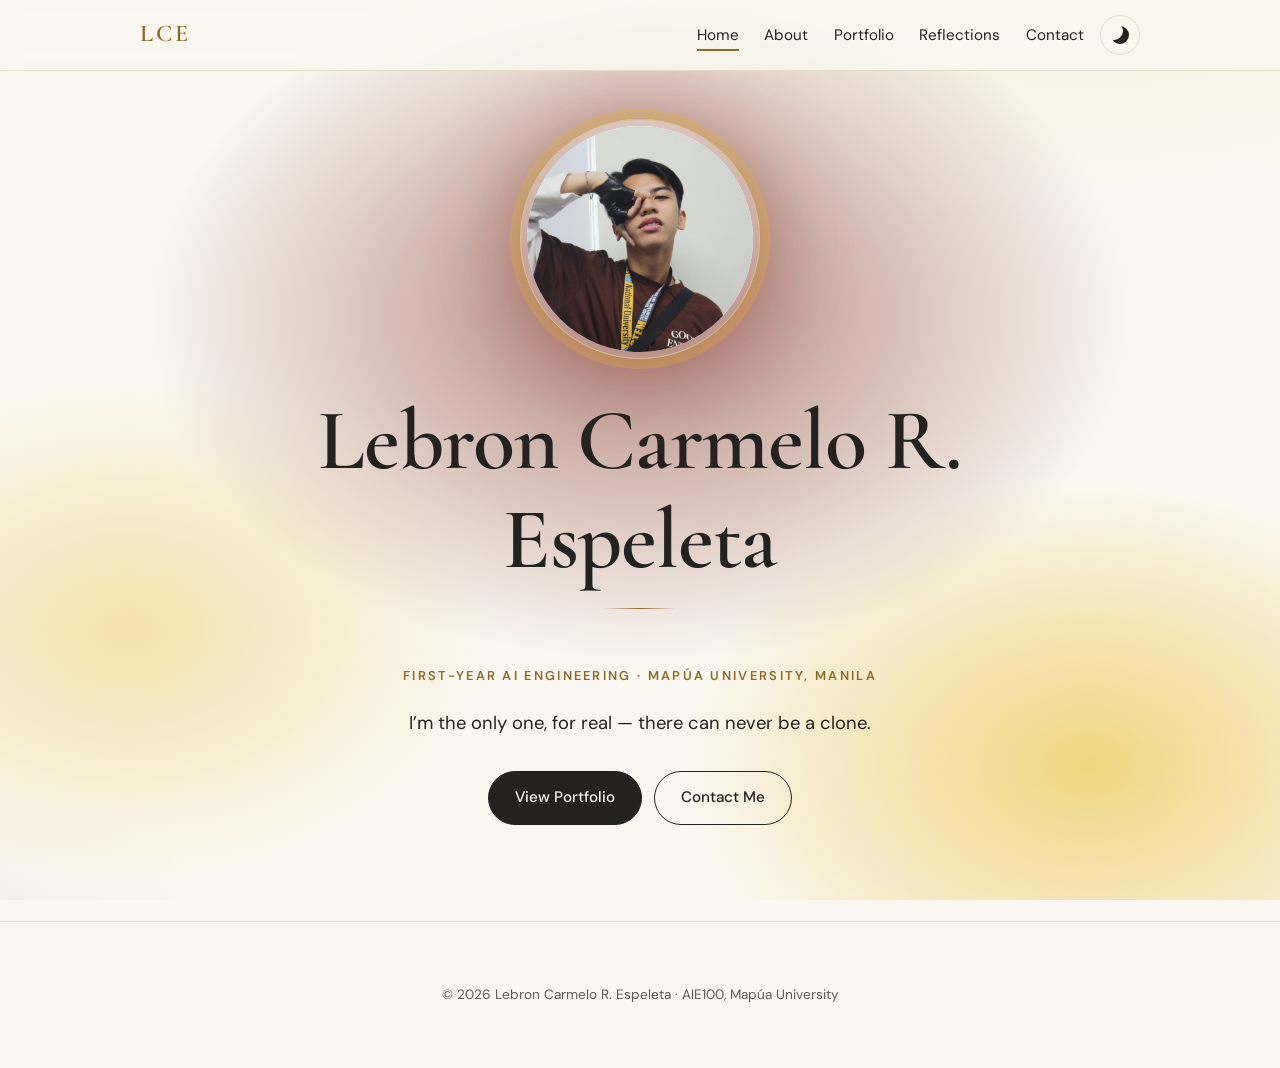
==== index.html @ 62e37320 "Add files via upload" ====
<!DOCTYPE html>
<html lang="en">
<head>
<meta charset="utf-8">
<meta name="viewport" content="width=device-width, initial-scale=1">
<title>Lebron Carmelo R. Espeleta — AI Engineering Portfolio</title>
<meta name="description" content="Portfolio of Lebron Carmelo R. Espeleta, first-year AI Engineering student at Mapúa University, Manila.">
<link rel="icon" href="assets/images/favicon.svg" type="image/svg+xml">
<script>(function(){try{var t=localStorage.getItem("theme");if(!t)t=matchMedia("(prefers-color-scheme: dark)").matches?"dark":"light";document.documentElement.setAttribute("data-theme",t);}catch(e){}})();</script>
<link rel="preconnect" href="https://fonts.googleapis.com">
<link rel="preconnect" href="https://fonts.gstatic.com" crossorigin>
<link href="https://fonts.googleapis.com/css2?family=Cormorant+Garamond:ital,wght@0,500;0,600;1,500&family=DM+Sans:wght@400;500;600&display=swap" rel="stylesheet">
<link rel="stylesheet" href="css/styles.css">
</head>
<body>
<div class="bleed" aria-hidden="true"></div>
<a class="skip" href="#main">Skip to content</a>
<header class="nav">
  <div class="nav-inner">
    <a class="brand" href="index.html" aria-label="Home">LCE</a>
    <button class="menu-btn" aria-expanded="false" aria-controls="nav-links" aria-label="Open menu"><span></span><span></span></button>
    <nav aria-label="Main"><ul id="nav-links" class="nav-links"><li><a href="index.html" aria-current="page">Home</a></li><li><a href="about.html">About</a></li><li><a href="portfolio.html">Portfolio</a></li><li><a href="reflections.html">Reflections</a></li><li><a href="contact.html">Contact</a></li></ul></nav>
    <button class="theme-btn" aria-label="Toggle dark mode"><span class="theme-icon" aria-hidden="true"></span></button>
  </div>
</header>
<main id="main">
<section class="hero">
  <div class="photo-wrap reveal">
    <img class="photo" data-bleed="#7a2a22,#e8b923" src="assets/images/profile.jpg" alt="Portrait of Lebron Carmelo R. Espeleta" width="320" height="320" onerror="this.remove()">
    <span class="monogram" aria-hidden="true">LCE</span>
  </div>
  <h1 class="reveal">Lebron Carmelo R. Espeleta</h1>
  <p class="eyebrow reveal">First-year AI Engineering &middot; Mapúa University, Manila</p>
  <p class="tagline reveal">I’m the only one, for real — there can never be a clone.</p>
  <div class="actions reveal">
    <a class="btn btn-primary" href="portfolio.html">View Portfolio</a>
    <a class="btn btn-ghost" href="contact.html">Contact Me</a>
  </div>
</section>
</main>
<footer class="footer"><p>&copy; 2026 Lebron Carmelo R. Espeleta &middot; AIE100, Mapúa University</p></footer>
<script src="js/main.js" defer></script>
</body>
</html>
---- css/styles.css ----
/* ===== Colours (light) ===== */
:root {
  --bg: #faf7f0;          /* ivory */
  --surface: #ffffff;
  --text: #24221f;        /* charcoal */
  --muted: #5e5a52;
  --line: #e4ddcd;
  --gold: #8a6a2b;        /* champagne gold, darkened for AA text contrast */
  --gold-soft: #d8c08a;
  --crimson: #8c1c2b;
  --serif: "Cormorant Garamond", "Playfair Display", Georgia, "Times New Roman", serif;
  --sans: "DM Sans", "Inter", system-ui, -apple-system, "Segoe UI", Roboto, sans-serif;
  --spring: cubic-bezier(0.34, 1.56, 0.64, 1);
  color-scheme: light;
}
/* ===== Colours (dark) ===== */
[data-theme="dark"] {
  --bg: #121110;
  --surface: #1c1a18;
  --text: #f4efe4;
  --muted: #b4ac9c;
  --line: #2f2b26;
  --gold: #d8bc7e;
  --gold-soft: #6b5a35;
  --crimson: #e0596b;
  color-scheme: dark;
}

*, *::before, *::after { box-sizing: border-box; }
html { scroll-behavior: smooth; }
body { margin: 0; background: var(--bg); color: var(--text); font: 400 1.0625rem/1.7 var(--sans); transition: background .3s, color .3s; }
img { max-width: 100%; display: block; }
h1, h2, h3 { font-family: var(--serif); font-weight: 600; line-height: 1.15; margin: 0 0 .5em; }
h1 { font-size: clamp(2.4rem, 7vw, 4.5rem); }
h2 { font-size: clamp(1.8rem, 4vw, 2.4rem); }
h3 { font-size: 1.35rem; }
a { color: inherit; }
:focus-visible { outline: 2px solid var(--gold); outline-offset: 3px; border-radius: 4px; }
.skip { position: absolute; left: -999px; top: 0; background: var(--text); color: var(--bg); padding: .5rem 1rem; z-index: 100; }
.skip:focus { left: 1rem; top: 1rem; }

/* ===== Placeholder (dashed outline so you can spot it) ===== */
.placeholder { outline: 1.5px dashed var(--crimson); outline-offset: 4px; border-radius: 4px; color: var(--muted); font-style: italic; padding: .1rem .3rem; }

/* ===== Nav ===== */
.nav { position: sticky; top: 0; z-index: 50; background: color-mix(in srgb, var(--bg) 88%, transparent); backdrop-filter: blur(10px); border-bottom: 1px solid var(--line); }
.nav-inner { max-width: 1040px; margin: 0 auto; padding: .9rem 1.25rem; display: flex; align-items: center; gap: 1rem; }
.brand { font-family: var(--serif); font-size: 1.5rem; font-weight: 600; letter-spacing: .12em; text-decoration: none; color: var(--gold); margin-right: auto; }
.nav-links { list-style: none; margin: 0; padding: 0; display: flex; gap: 1.6rem; }
.nav-links a { position: relative; text-decoration: none; font-size: .95rem; padding: .2rem 0; }
.nav-links a::after { content: ""; position: absolute; left: 0; bottom: -2px; height: 1.5px; width: 100%; background: var(--gold); transform: scaleX(0); transform-origin: left; transition: transform .45s var(--spring); }
.nav-links a:hover::after, .nav-links a[aria-current="page"]::after { transform: scaleX(1); }

.theme-btn, .menu-btn { background: none; border: 1px solid var(--line); color: var(--text); width: 40px; height: 40px; border-radius: 50%; cursor: pointer; display: grid; place-items: center; }
@media (min-width: 721px) { .menu-btn { display: none; } }
.theme-icon { width: 18px; height: 18px; border-radius: 50%; box-shadow: inset -6px -4px 0 0 var(--text); transition: transform .6s var(--spring); }
[data-theme="dark"] .theme-icon { box-shadow: none; background: var(--gold); transform: rotate(180deg) scale(.8); }
.theme-btn:active .theme-icon { transform: rotate(90deg) scale(.85); }

@media (max-width: 720px) {
  .menu-btn { display: grid; order: 3; gap: 5px; align-content: center; }
  .menu-btn span { width: 16px; height: 1.5px; background: var(--text); transition: transform .4s var(--spring); }
  .menu-btn[aria-expanded="true"] span:first-child { transform: translateY(3.25px) rotate(45deg); }
  .menu-btn[aria-expanded="true"] span:last-child { transform: translateY(-3.25px) rotate(-45deg); }
  .nav nav { position: absolute; top: 100%; left: 0; right: 0; background: var(--bg); border-bottom: 1px solid var(--line); display: none; }
  .nav.open nav { display: block; animation: drop .45s var(--spring); }
  .nav-links { flex-direction: column; gap: 0; padding: .5rem 1.25rem 1rem; }
  .nav-links a { display: block; padding: .7rem 0; }
}
@keyframes drop { from { opacity: 0; transform: translateY(-10px); } }

/* ===== Layout ===== */
main { max-width: 760px; margin: 0 auto; padding: 0 1.25rem; }
.section { padding: 4rem 0 2.5rem; }
.divider { border: 0; border-top: 1px solid var(--line); margin: 0; }
.eyebrow { text-transform: uppercase; letter-spacing: .18em; font-size: .8rem; color: var(--gold); font-weight: 600; }
.muted { color: var(--muted); }
.link { color: var(--gold); text-underline-offset: 4px; }

/* ===== Home ===== */
.hero { min-height: calc(100vh - 140px); display: flex; flex-direction: column; justify-content: center; align-items: center; text-align: center; padding: 3rem 0; }
.photo-wrap { position: relative; width: 180px; height: 180px; border-radius: 50%; margin-bottom: 2rem; border: 1px solid var(--gold-soft); padding: 6px; }
.photo { position: absolute; inset: 6px; width: calc(100% - 12px); height: calc(100% - 12px); object-fit: cover; border-radius: 50%; z-index: 1; }
.monogram { width: 100%; height: 100%; border-radius: 50%; display: grid; place-items: center; font-family: var(--serif); font-size: 3.2rem; letter-spacing: .08em; color: var(--gold); background: var(--surface); }
.tagline { font-size: 1.15rem; margin: .5rem 0 2rem; }
.actions { display: flex; gap: .8rem; flex-wrap: wrap; justify-content: center; }

/* ===== Buttons ===== */
.btn { display: inline-block; padding: .8rem 1.6rem; border-radius: 999px; text-decoration: none; font-weight: 500; font-size: .95rem; border: 1px solid var(--text); transition: transform .4s var(--spring), background .2s, color .2s; }
.btn-primary { background: var(--text); color: var(--bg); }
.btn-ghost:hover { background: var(--text); color: var(--bg); }
.btn:hover { transform: translateY(-2px); }
.btn:active { transform: scale(.96); transition-duration: .1s; }

/* ===== About ===== */
.reasons { padding-left: 1.2rem; }
.reasons li { margin-bottom: 1.5rem; }
.plain { padding-left: 1.2rem; }
.chips { list-style: none; padding: 0; display: flex; flex-wrap: wrap; gap: .6rem; }
.chip { border: 1px solid var(--gold-soft); border-radius: 999px; padding: .35rem .95rem; font-size: .9rem; transition: transform .4s var(--spring); }
.chip:hover { transform: translateY(-3px); }

/* ===== Timeline ===== */
.timeline { list-style: none; padding: 0 0 0 1.5rem; border-left: 1px solid var(--line); margin: 1.5rem 0; }
.timeline li { position: relative; padding: 0 0 1.6rem; }
.timeline li::before { content: ""; position: absolute; left: calc(-1.5rem - 5px); top: .45rem; width: 9px; height: 9px; border-radius: 50%; background: var(--gold); }
.timeline h3 { font-size: 1.2rem; margin: .1rem 0 .2rem; }
.timeline p { margin: 0; color: var(--muted); }
.when { font-size: .8rem; letter-spacing: .1em; text-transform: uppercase; color: var(--gold); font-weight: 600; }

/* ===== Cards ===== */
.grid { display: grid; gap: 1.25rem; grid-template-columns: 1fr; }
@media (min-width: 640px) { .grid { grid-template-columns: 1fr 1fr; } }
.card { background: var(--surface); border: 1px solid var(--line); border-radius: 14px; padding: 1.5rem; transition: transform .5s var(--spring), box-shadow .3s; }
.card:hover { transform: translateY(-6px); box-shadow: 0 18px 40px -20px rgba(0,0,0,.25); }
.card.empty { border-style: dashed; background: transparent; color: var(--muted); }
.tag { font-size: .75rem; letter-spacing: .14em; text-transform: uppercase; color: var(--crimson); font-weight: 600; margin: 0 0 .4rem; }

/* ===== Posts ===== */
.post { padding: 2.5rem 0; }
.meta { display: flex; gap: 1rem; align-items: center; font-size: .9rem; color: var(--muted); }
.meta .tag { margin: 0; }

/* ===== Contact ===== */
.contact-list { list-style: none; padding: 0; margin: 2rem 0; }
.contact-list li { display: flex; gap: 1.5rem; padding: 1rem 0; border-bottom: 1px solid var(--line); flex-wrap: wrap; }
.label { width: 6rem; color: var(--muted); font-size: .9rem; }

.footer { text-align: center; padding: 3rem 1rem; color: var(--muted); font-size: .85rem; border-top: 1px solid var(--line); margin-top: 3rem; }

/* ===== Animations ===== */
.js .reveal { opacity: 0; transform: translateY(24px); }
.js .reveal.in { opacity: 1; transform: none; transition: opacity .6s ease, transform .8s var(--spring); transition-delay: var(--d, 0s); }

@media (prefers-reduced-motion: reduce) {
  *, *::before, *::after { animation: none !important; transition: none !important; scroll-behavior: auto !important; }
  .js .reveal { opacity: 1; transform: none; }
  .btn:hover, .btn:active, .card:hover, .chip:hover { transform: none; }
}

/* ===== Polish ===== */
body { background:
  radial-gradient(60rem 30rem at 85% -10%, color-mix(in srgb, var(--gold-soft) 22%, transparent), transparent 60%),
  radial-gradient(40rem 24rem at -10% 110%, color-mix(in srgb, var(--crimson) 7%, transparent), transparent 60%),
  var(--bg); background-attachment: fixed; }
.hero { min-height: calc(100vh - 150px); position: relative; }
.hero h1 { font-size: clamp(2.8rem, 8vw, 5.4rem); letter-spacing: -.01em; }
.hero h1::after { content: ""; display: block; width: 72px; height: 1px; margin: 1.2rem auto 0; background: linear-gradient(90deg, transparent, var(--gold), transparent); }
.photo-wrap { box-shadow: 0 0 0 10px color-mix(in srgb, var(--gold-soft) 18%, transparent), 0 30px 60px -30px rgba(0,0,0,.35); animation: float 6s ease-in-out infinite; }
@keyframes float { 50% { transform: translateY(-6px); } }
.section h2 { display: flex; align-items: center; gap: 1rem; }
.section h2::after { content: ""; flex: 1; height: 1px; background: var(--line); }
.section > h1 { font-style: italic; }
.card { position: relative; overflow: hidden; }
.card::before { content: ""; position: absolute; inset: 0 0 auto; height: 2px; background: linear-gradient(90deg, var(--gold), var(--crimson)); transform: scaleX(0); transform-origin: left; transition: transform .6s var(--spring); }
.card:hover::before { transform: scaleX(1); }
.timeline li { transition: transform .4s var(--spring); }
.timeline li:hover { transform: translateX(6px); }
.chip { background: var(--surface); }
.chip:hover { border-color: var(--gold); color: var(--gold); }
.post h2 { font-size: clamp(1.7rem, 4vw, 2.2rem); }
.post h2::after { display: none; }
.btn-primary:hover { background: var(--gold); border-color: var(--gold); color: var(--bg); }
@media (prefers-reduced-motion: reduce) { .photo-wrap { animation: none; } .timeline li:hover { transform: none; } }

/* ===== Photos ===== */
.photo { object-position: center 35%; }
.figure { margin: 0 0 1.75rem; border-radius: 18px; overflow: hidden; border: 1px solid var(--line); box-shadow: 0 30px 60px -35px rgba(0,0,0,.4); }
.figure img { width: 100%; aspect-ratio: 4 / 3; object-fit: cover; object-position: center 30%; transition: transform .8s var(--spring); }
.figure:hover img { transform: scale(1.03); }
.figure-wide img { aspect-ratio: 3 / 2; object-position: center 20%; }
.figure figcaption { padding: .7rem 1rem; font-size: .85rem; color: var(--muted); background: var(--surface); }
.card-img { width: calc(100% + 3rem); max-width: none; margin: -1.5rem -1.5rem 1.25rem; aspect-ratio: 4 / 3; object-fit: cover; object-position: top; border-bottom: 1px solid var(--line); }
@media (prefers-reduced-motion: reduce) { .figure:hover img { transform: none; } }
.card-img, .figure img { height: auto; }
.photo-wrap { width: 240px; height: 240px; }

/* ===== Colour bleed: page glows with the colours of the photo on screen =====
   To add it to a new photo, put data-bleed on the <img>:
   data-bleed="#hex1,#hex2"  (your own colours)  or just  data-bleed  (auto-picked) */
:root { --bleed-a: transparent; --bleed-b: transparent; --bleed-strength: 55%; }
[data-theme="dark"] { --bleed-strength: 42%; }
@property --bleed-a { syntax: "<color>"; inherits: true; initial-value: transparent; }
@property --bleed-b { syntax: "<color>"; inherits: true; initial-value: transparent; }
.bleed { position: fixed; inset: 0; z-index: -1; pointer-events: none; opacity: 0;
  background:
    radial-gradient(55vw 55vh at 50% 35%, color-mix(in srgb, var(--bleed-a) var(--bleed-strength), transparent), transparent 70%),
    radial-gradient(45vw 45vh at 85% 85%, color-mix(in srgb, var(--bleed-b) var(--bleed-strength), transparent), transparent 70%),
    radial-gradient(40vw 40vh at 10% 70%, color-mix(in srgb, var(--bleed-b) calc(var(--bleed-strength) * .6), transparent), transparent 70%);
  transition: opacity 1.2s ease, --bleed-a 1.2s ease, --bleed-b 1.2s ease; }
body.bleeding .bleed { opacity: 1; }
body.bleeding .photo-wrap { box-shadow: 0 0 0 10px color-mix(in srgb, var(--bleed-b) 25%, transparent), 0 0 90px 10px color-mix(in srgb, var(--bleed-a) 45%, transparent); transition: box-shadow 1.2s ease; }
@media (prefers-reduced-motion: reduce) { .bleed { transition: none; } }

/* ===== Gallery ===== */
.gallery { display: grid; gap: 1rem; grid-template-columns: repeat(auto-fill, minmax(220px, 1fr)); }
.gallery figure { margin: 0; background: var(--surface); border: 1px solid var(--line); border-radius: 14px; overflow: hidden; transition: transform .5s var(--spring); }
.gallery figure:hover { transform: translateY(-6px); }
.gallery img { width: 100%; aspect-ratio: 1; object-fit: cover; object-position: center 25%; height: auto; }
.gallery figcaption { padding: .7rem .9rem; font-size: .85rem; color: var(--muted); }

/* ===== Photo viewer ===== */
.zoomable { cursor: zoom-in; }
.lb { position: fixed; inset: 0; z-index: 200; background: rgba(10,9,8,.94); display: flex; align-items: center; justify-content: center; padding: 3rem 4.5rem; animation: lbin .25s ease; }
.lb[hidden] { display: none; }
@keyframes lbin { from { opacity: 0; } }
.lb-fig { margin: 0; max-width: 100%; max-height: 100%; display: flex; flex-direction: column; align-items: center; gap: .8rem; }
.lb-fig img { max-width: 100%; max-height: calc(100vh - 9rem); width: auto; height: auto; object-fit: contain; border-radius: 6px; }
.lb-fig figcaption { color: #f4efe4; font-size: .9rem; text-align: center; }
.lb-btn { position: absolute; background: rgba(255,255,255,.1); color: #f4efe4; border: 1px solid rgba(255,255,255,.25); width: 48px; height: 48px; border-radius: 50%; font-size: 1.8rem; line-height: 1; cursor: pointer; display: grid; place-items: center; }
.lb-btn:hover { background: rgba(255,255,255,.22); }
.lb-close { top: 1rem; right: 1rem; }
.lb-prev { left: 1rem; top: 50%; transform: translateY(-50%); }
.lb-next { right: 1rem; top: 50%; transform: translateY(-50%); }
@media (max-width: 600px) { .lb { padding: 3.5rem .5rem 4.5rem; } .lb-prev, .lb-next { top: auto; bottom: 1rem; transform: none; } .lb-prev { left: 30%; } .lb-next { right: 30%; } }
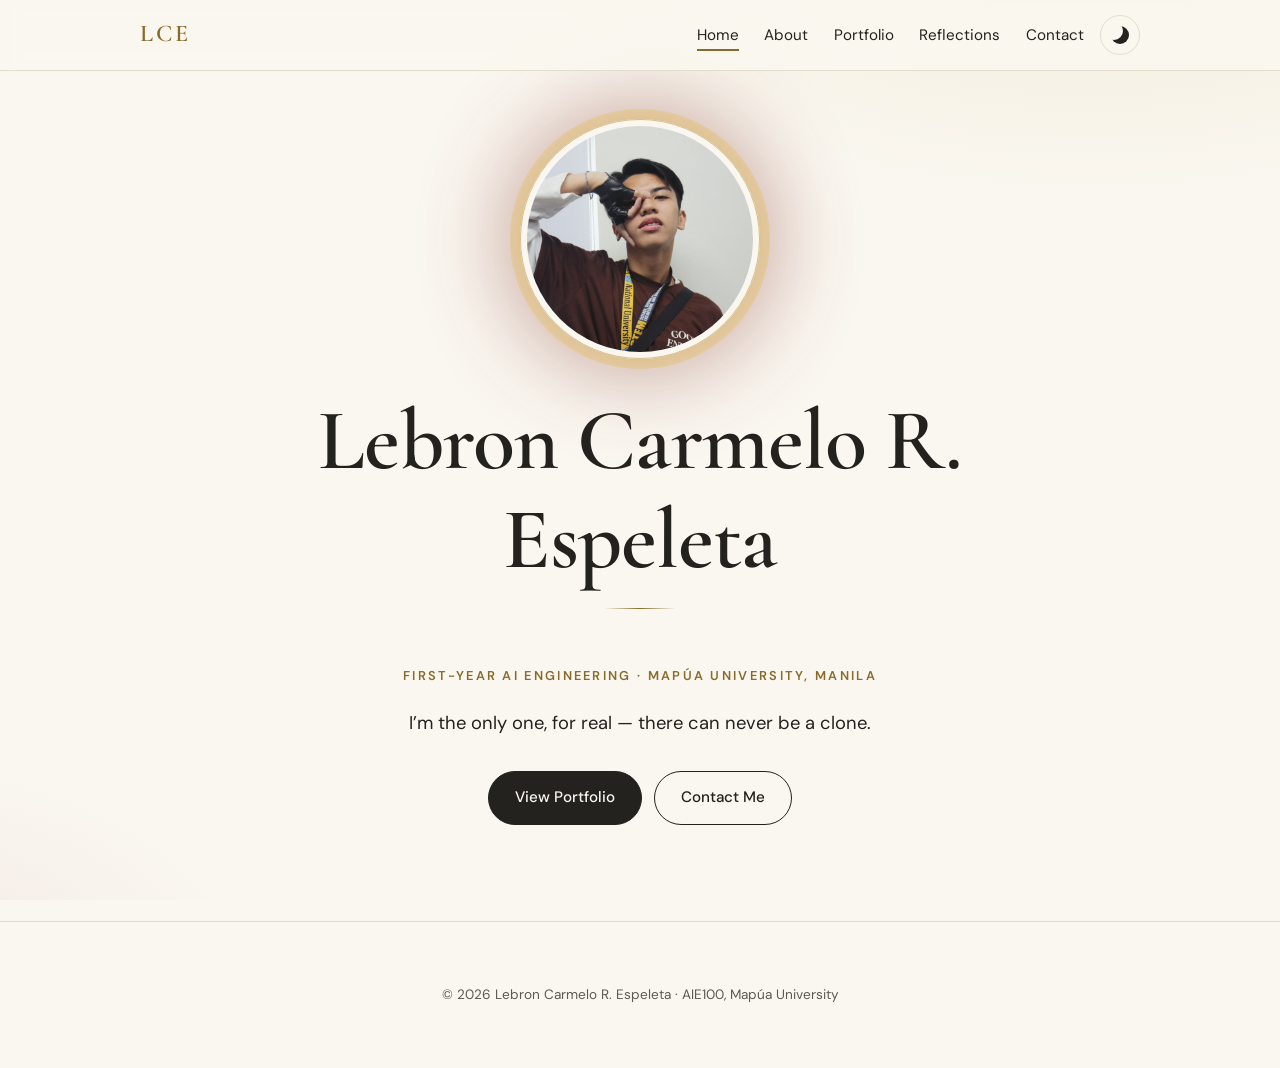
==== commit 8d14bf9f: "Add files via upload" ====
--- a/index.html
+++ b/index.html
@@ -3,6 +3,8 @@
 <head>
 <meta charset="utf-8">
 <meta name="viewport" content="width=device-width, initial-scale=1">
+<meta name="color-scheme" content="light dark">
+<meta name="theme-color" content="#faf7f0">
 <title>Lebron Carmelo R. Espeleta — AI Engineering Portfolio</title>
 <meta name="description" content="Portfolio of Lebron Carmelo R. Espeleta, first-year AI Engineering student at Mapúa University, Manila.">
 <link rel="icon" href="assets/images/favicon.svg" type="image/svg+xml">
--- a/css/styles.css
+++ b/css/styles.css
@@ -11,7 +11,7 @@
   --serif: "Cormorant Garamond", "Playfair Display", Georgia, "Times New Roman", serif;
   --sans: "DM Sans", "Inter", system-ui, -apple-system, "Segoe UI", Roboto, sans-serif;
   --spring: cubic-bezier(0.34, 1.56, 0.64, 1);
-  color-scheme: light;
+  color-scheme: light dark;
 }
 /* ===== Colours (dark) ===== */
 [data-theme="dark"] {
@@ -213,3 +213,11 @@
 .lb-prev { left: 1rem; top: 50%; transform: translateY(-50%); }
 .lb-next { right: 1rem; top: 50%; transform: translateY(-50%); }
 @media (max-width: 600px) { .lb { padding: 3.5rem .5rem 4.5rem; } .lb-prev, .lb-next { top: auto; bottom: 1rem; transform: none; } .lb-prev { left: 30%; } .lb-next { right: 30%; } }
+
+/* ===== Phone fixes for light/dark mode ===== */
+html { background: var(--bg); }
+[data-theme="light"] { color-scheme: light only; }
+[data-theme="dark"] { color-scheme: dark only; }
+.theme-btn, .menu-btn { -webkit-tap-highlight-color: transparent; touch-action: manipulation; flex-shrink: 0; position: relative; z-index: 2; }
+.theme-icon { pointer-events: none; }
+@media (max-width: 720px), (hover: none) { body { background-attachment: scroll; } }
